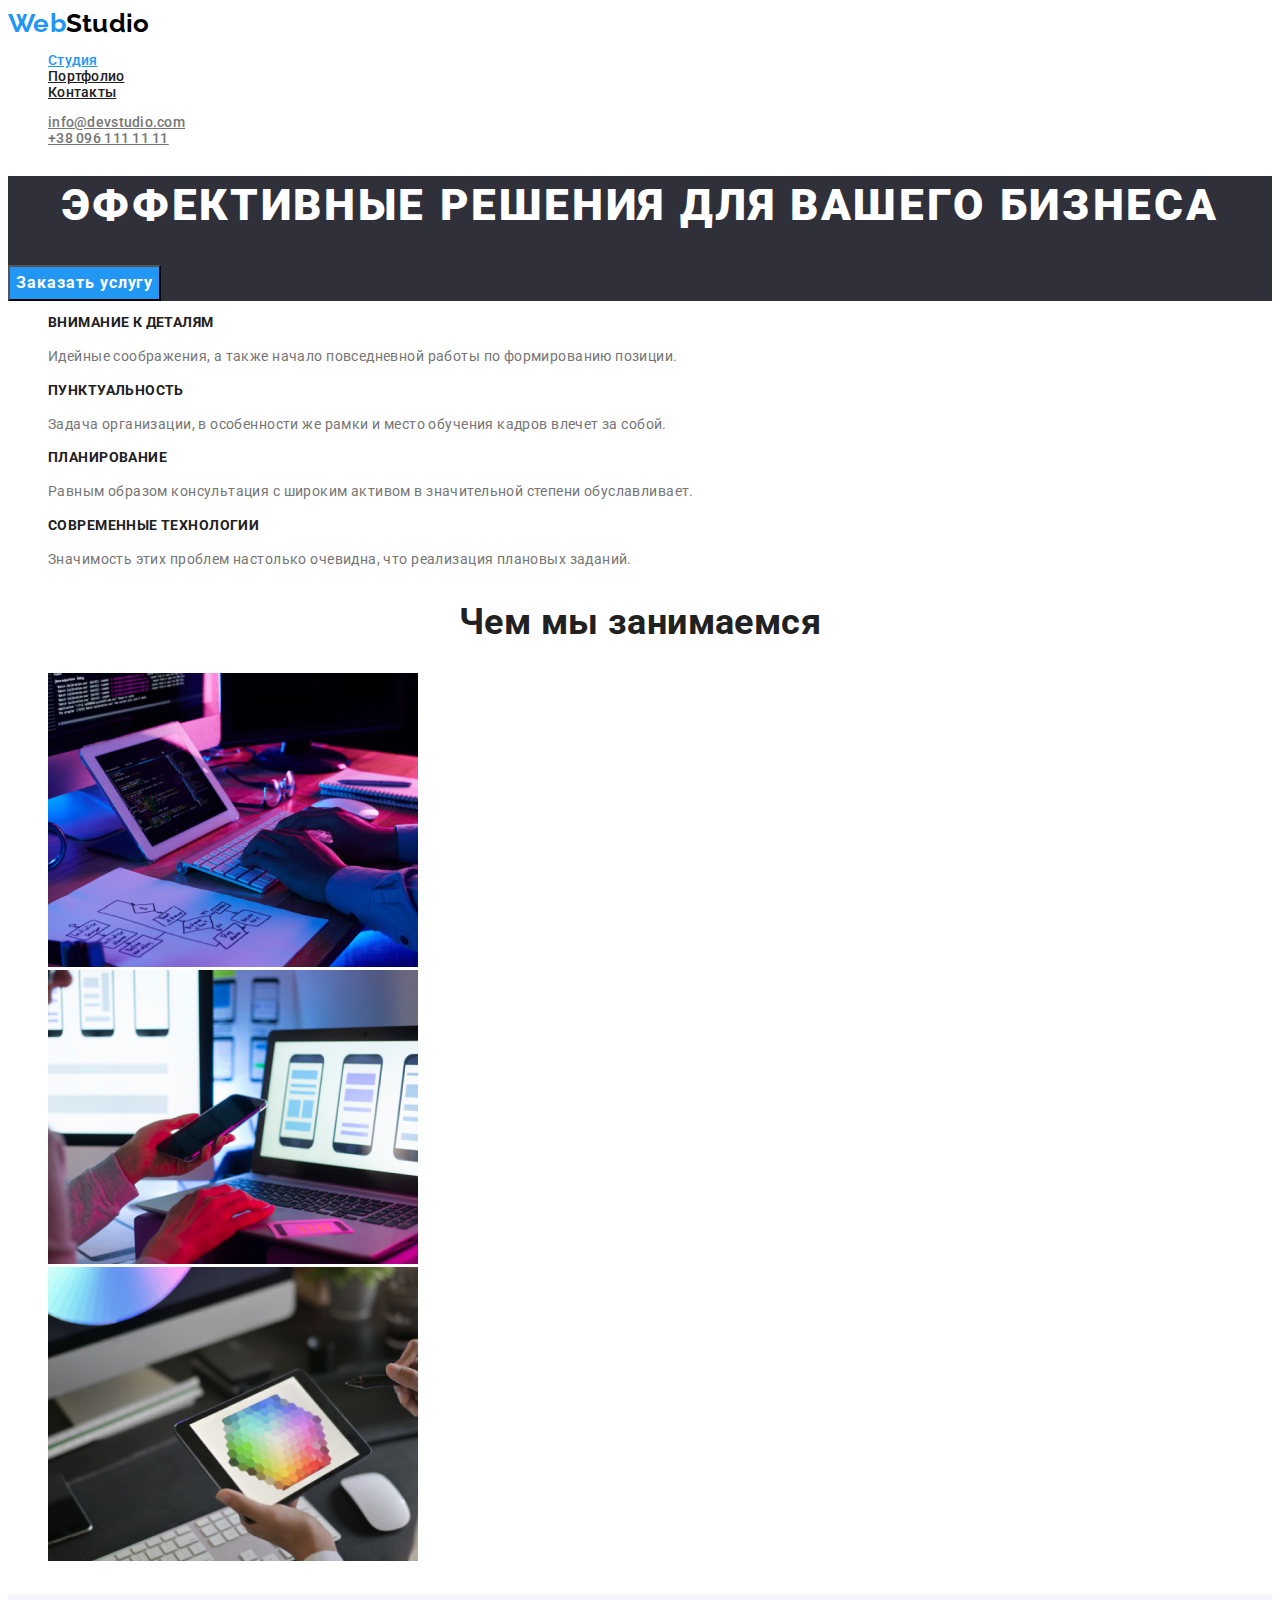
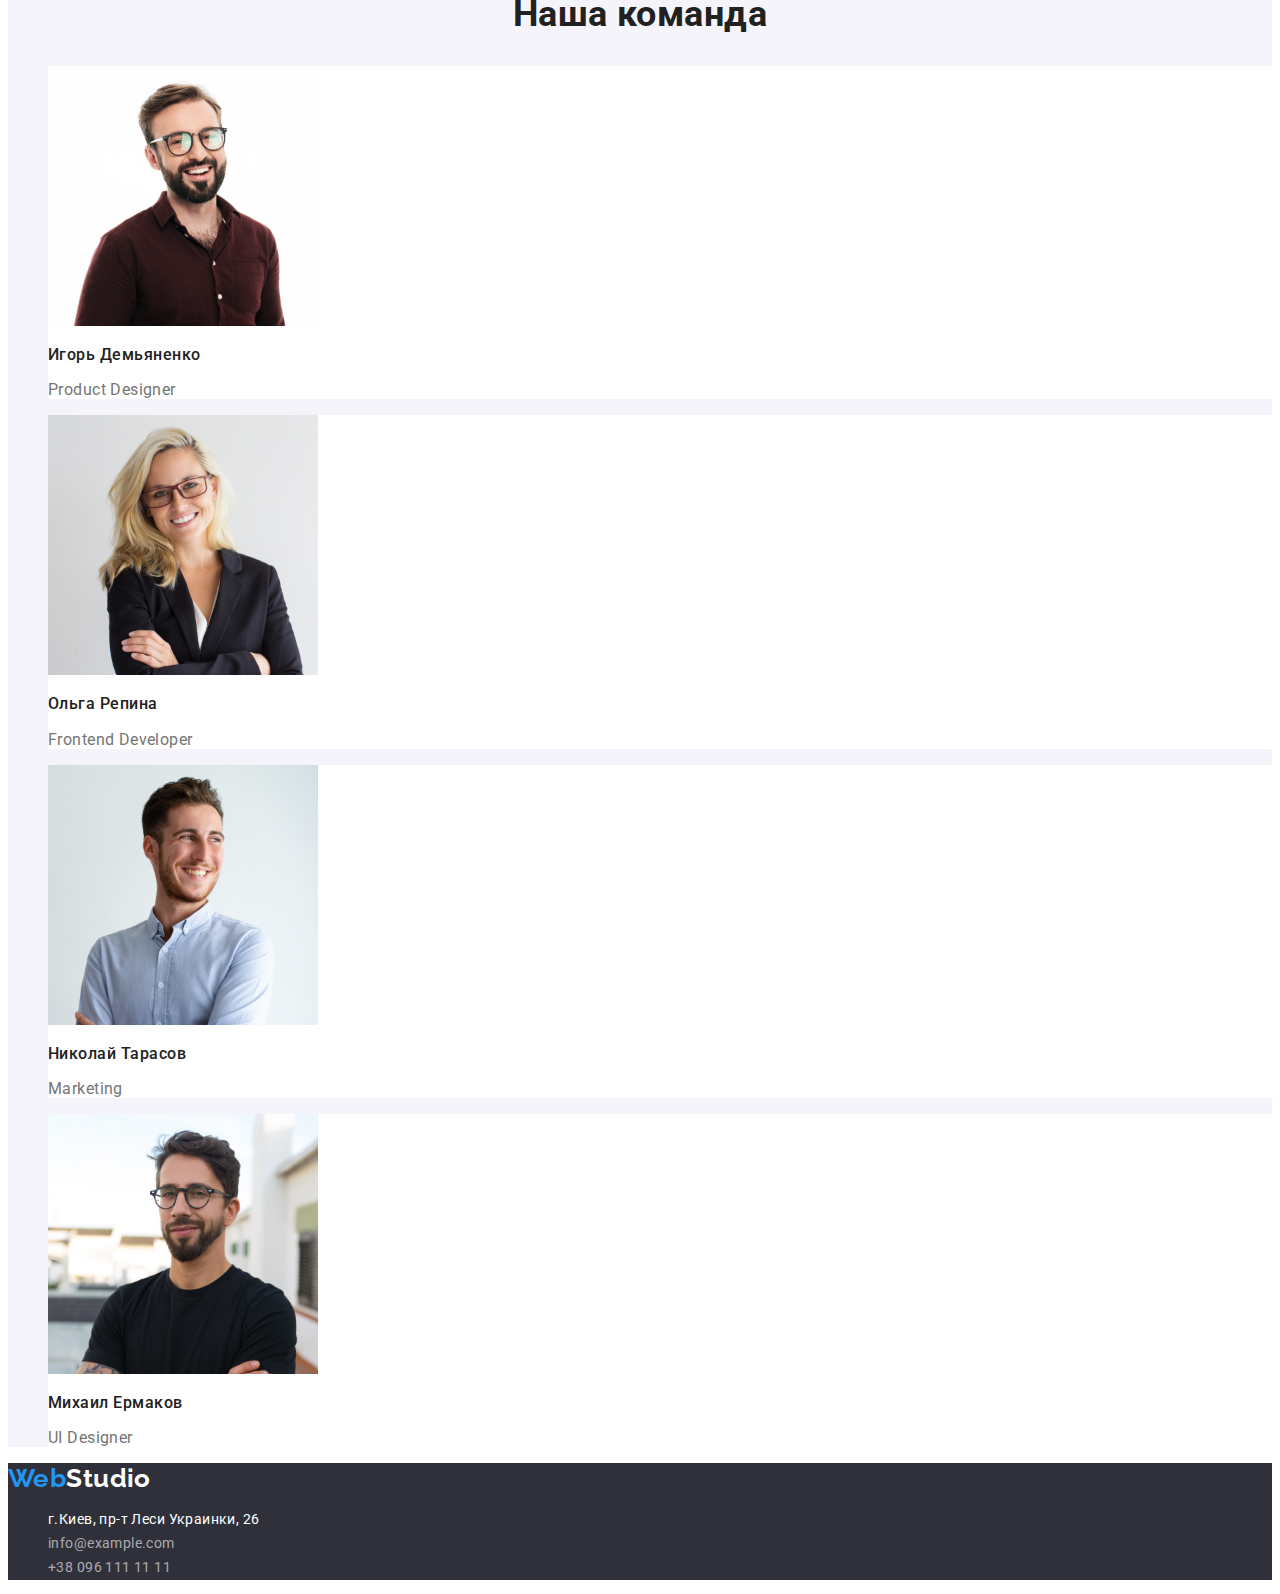
==== index.html @ 9d2d910e "Initial commit" ====
<!DOCTYPE html>
<html lang="ru">
  <head>
    <meta charset="UTF-8" />
    <meta http-equiv="X-UA-Compatible" content="IE=edge" />
    <meta name="viewport" content="width=device-width, initial-scale=1.0" />
    <title>Document</title>
    <link rel="preconnect" href="https://fonts.googleapis.com">
<link rel="preconnect" href="https://fonts.gstatic.com" crossorigin>
<link href="https://fonts.googleapis.com/css2?family=Montserrat:ital,wght@0,400;1,700&family=Raleway:wght@700&family=Roboto:wght@400;500;700;900&display=swap" 
rel="stylesheet"/>
    <link rel="stylesheet" href="./css/styles.css" />
  </head>
  <body>
    <!--Секція хедер-->
    <header class="header">
      <nav>
        <a class="header-logo link" href="index.html"
        lang="ru">Web<span class="header-accent link">Studio</span></a
        >
        <ul class="link">
          <li class="list">
            <a class="header-link current" href="index.html"
              >Студия</a
            >
          </li>
          <li class="list">
            <a class="header-link" href="portfolio.html"
              >Портфолио</a
            >
          </li>
          <li  class="list">
            <a  class="header-link" href="https://github.com/NataliBohat/goit-markup-hw-01."
              >Контакты</a
            >
          </li>
        </ul>
      </nav>
      <ul class="link">
        <li class="list" >
          <a class="header-contact" href="info@devstudio.com" lang="en">info@devstudio.com</a></li>
        <li class="list">
          <a class="header-contact" href="tel:+38 096 111 11 11"
            >+38 096 111 11 11</a
          >
        </li>
      </ul>
    </header>
     <!--Герой-->
    <main>
        <!--Эффективные решения для вашего бизнеса-->
      <section class="hero">
        <h1 class="hero-title">Эффективные решения для вашего бизнеса</h1>
        <button class="hero-button current" type="button">Заказать услугу</button>
      </section>
      <!--Про нас-->
      <section class="content">
        <h2 hidden>Про нас</h2>
        <ul class="list">
          <li>
            <h3 class="content-heading">Внимание к деталям</h3>
            <p class="content-title">
              Идейные соображения, а также начало повседневной работы по
              формированию позиции.
            </p>
          </li>
          <li>
            <h3 class="content-heading">Пунктуальность</h3>
            <p class="content-title">
              Задача организации, в особенности же рамки и место обучения кадров
              влечет за собой.
            </p>
          </li>
          <li>
            <h3 class="content-heading">Планирование</h3>
            <p class="content-title">
              Равным образом консультация с широким активом в значительной
              степени обуславливает.
            </p>
          </li>
          <li>
            <h3 class="content-heading">Современные технологии</h3>
            <p class="content-title">
              Значимость этих проблем настолько очевидна, что реализация
              плановых заданий.
            </p>
          </li>
        </ul>
      </section>
    <!--Чем мы занимаемся-->
      <section class="main">
        <h2 class="main-title">Чем мы занимаемся</h2>
        <ul class="list">
          <li>
            <img
              src="./img/img.jpg"
              alt="рабочий стол программиста"
              width="370"
            />
          </li>
          <li>
            <img src="./img/img 2.jpg" alt="макет телефона" width="370" />
          </li>
          <li>
            <img src="./img/img 3.jpg" alt="работа программиста" width="370" />
          </li>
        </ul>
      </section>
      <!--Наша команда-->
      <section class="user">
        <h2 class="main-title">Наша команда</h2>
        <ul class="user list">
          <li class="user-list-itm">
            <a href=""
              ><img class="" src="./img/igor.jpg" alt="Игорь Демьяненко" width="270"
            /></a>
            <h3 class="user-title">Игорь Демьяненко</h3>
            <p class="uppertitle">Product Designer</p>
          </li>
          <li class="user-list-itm">
            <a href=""
              ><img src="./img/olga.jpg" alt="Ольга Репина" width="270"
            /></a>
            <h3 class="user-title">Ольга Репина</h3>
            <p class="uppertitle">Frontend Developer</p>
          </li>
          <li class="user-list-itm">
            <a href=""
              ><img src="./img/nicolai.jpg" alt="Николай Тарасов" width="270"
            /></a>
            <h3 class="user-title">Николай Тарасов</h3>
            <p class="uppertitle">Marketing</p>
          </li>
          <li class="user-list-itm">
            <a href=""
              ><img src="./img/mihail.jpg" alt="Михаил Ермаков" width="270"
            /></a>
            <h3 class="user-title">Михаил Ермаков</h3>
            <p class="uppertitle">UI Designer</p>
          </li>
        </ul>
      </section>
    </main>
    <footer class="footer">
      <a class="header-logo link" href="https://github.com/NataliBohat/goit-markup-hw-01."
        lang="ru">Web<span class="footer-accen link">Studio</span></a
        >
      <address>
        <ul>
          <li class="list">
            <a class="footer-nav link"
              href="https://goo.gl/maps/piqngm7oDQpEDh6u6"
              target="_blank"
              rel="noopener noreferrer"
              >г.Киев, пр-т Леси Украинки, 26</a
            >
          </li>
          <li class="list"><a class="footer-contact link" href="mailto:info@devstudio.com">info@example.com</a></li>
          <li class="list"><a class="footer-contact link" href="tel:+38 096 111 11 11">+38 096 111 11 11</a></li>
        </ul>
      </address>
    </footer>
  </body>
</html>
---- css/styles.css ----
:root {
  --primary-text-color: #212121;
  --secondary-text-color: #757575;
  --acsent-text-color: #2196f3;
  --slogan-text-color: #ffffff;
  --page-color: #2f303a;
  --aside-text-color: #e5e5e5;
  --box-color: #f5f4fa;
  --subtitle-text-color: #000000;
  --contact-text-color: rgba(255, 255, 255, 0.6);
}

body {
  font-family: Roboto, sans-serif;
  font-size: 14px;
  background-color: var(--slogan-text-color);
  color: var(--primary-text-color);
  letter-spacing: 0.03em;
}
.link {
  text-decoration: none;
}
.list {
  list-style: none;
}

/*Секція хедер*/
.header {
  font-weight: 500;
  line-height: 1.14;
  letter-spacing: 0.02em;
}
.header-link {
  color: var(--primary-text-color);
}

.current {
  color: var(--acsent-text-color);
}

.header-logo {
  font-family: "Raleway", sans-serif;
  font-weight: 700;
  font-size: 26px;
  line-height: 1.19;
  color: var(--acsent-text-color);
}

.header-link:hover,
.header-link:focus {
  color: var(--acsent-text-color);
}
.header-contact {
  color: var(--secondary-text-color);
}
.header-contact:hover,
.header-contact:focus {
  color: var(--acsent-text-color);
}
.header-accent {
  color: var(--subtitle-text-color);
}
/* герой*/
.hero {
  background-color: var(--page-color);
}
.hero-title {
  font-weight: 900;
  font-size: 44px;
  line-height: 1.34;
  text-align: center;
  letter-spacing: 0.06em;
  text-transform: uppercase;
  color: var(--slogan-text-color);
}
.hero-button {
  font-family: "Roboto";
  font-weight: 700;
  font-size: 16px;
  line-height: 1.9;
  letter-spacing: 0.06em;
  cursor: pointer;
  color: var(--slogan-text-color);
  background: var(--acsent-text-color);
}
.hero-button:hover,
.hero-button:focus {
  background: var(--acsent-text-color);
}
/*Секція про нас*/
.content,
.main {
  background-color: var(--slogan-text-color);
}
.content-title {
  line-height: 1.7;
  color: var(--secondary-text-color);
}
.content-heading {
  font-weight: 700;
  font-size: 14px;
  line-height: 1.14;
  letter-spacing: 0.03em;
  text-transform: uppercase;
  color: var(--primary-text-color);
}
/*Чем мы занимаемся*/
.main-title {
  font-weight: 700;
  font-size: 36px;
  line-height: 1.16;
  text-align: center;
  color: var(--primary-text-color);
}

/*Наша команда*/
.user {
  background: var(--box-color);
}
.user-list-itm {
  background: var(--slogan-text-color);
}
.user-title {
  font-style: normal;
  font-weight: 500;
  font-size: 16px;
  line-height: 1.2;
  letter-spacing: 0.03em;
  color: var(--primary-text-color);
}
.uppertitle {
  font-size: 16px;
  line-height: 1.2;
  color: var(--secondary-text-color);
}

/*Footer*/
.footer {
  background: var(--page-color);
}
.footer-nav {
  font-style: normal;
  line-height: 1.7;
  color: var(--slogan-text-color);
}
.footer-contact {
  font-style: normal;
  font-size: 14px;
  line-height: 1.7;
  color: var(--contact-text-color);
}
.footer-accen {
  color: var(--slogan-text-color);
}

/* Rectangle*/
.button {
  font-weight: 500;
  font-size: 16px;
  line-height: 1.6;
  color: var(--primary-text-color);
  cursor: pointer;
}
.button:hover,
.button:focus {
  background-color: var(--acsent-text-color);
  color: var(--slogan-text-color);
}
/* img */
.title {
  font-family: "Roboto";
  font-style: normal;
  font-weight: 700;
  font-size: 18px;
  line-height: 2;
  letter-spacing: 0.06em;
  color: var(--primary-text-color);
}
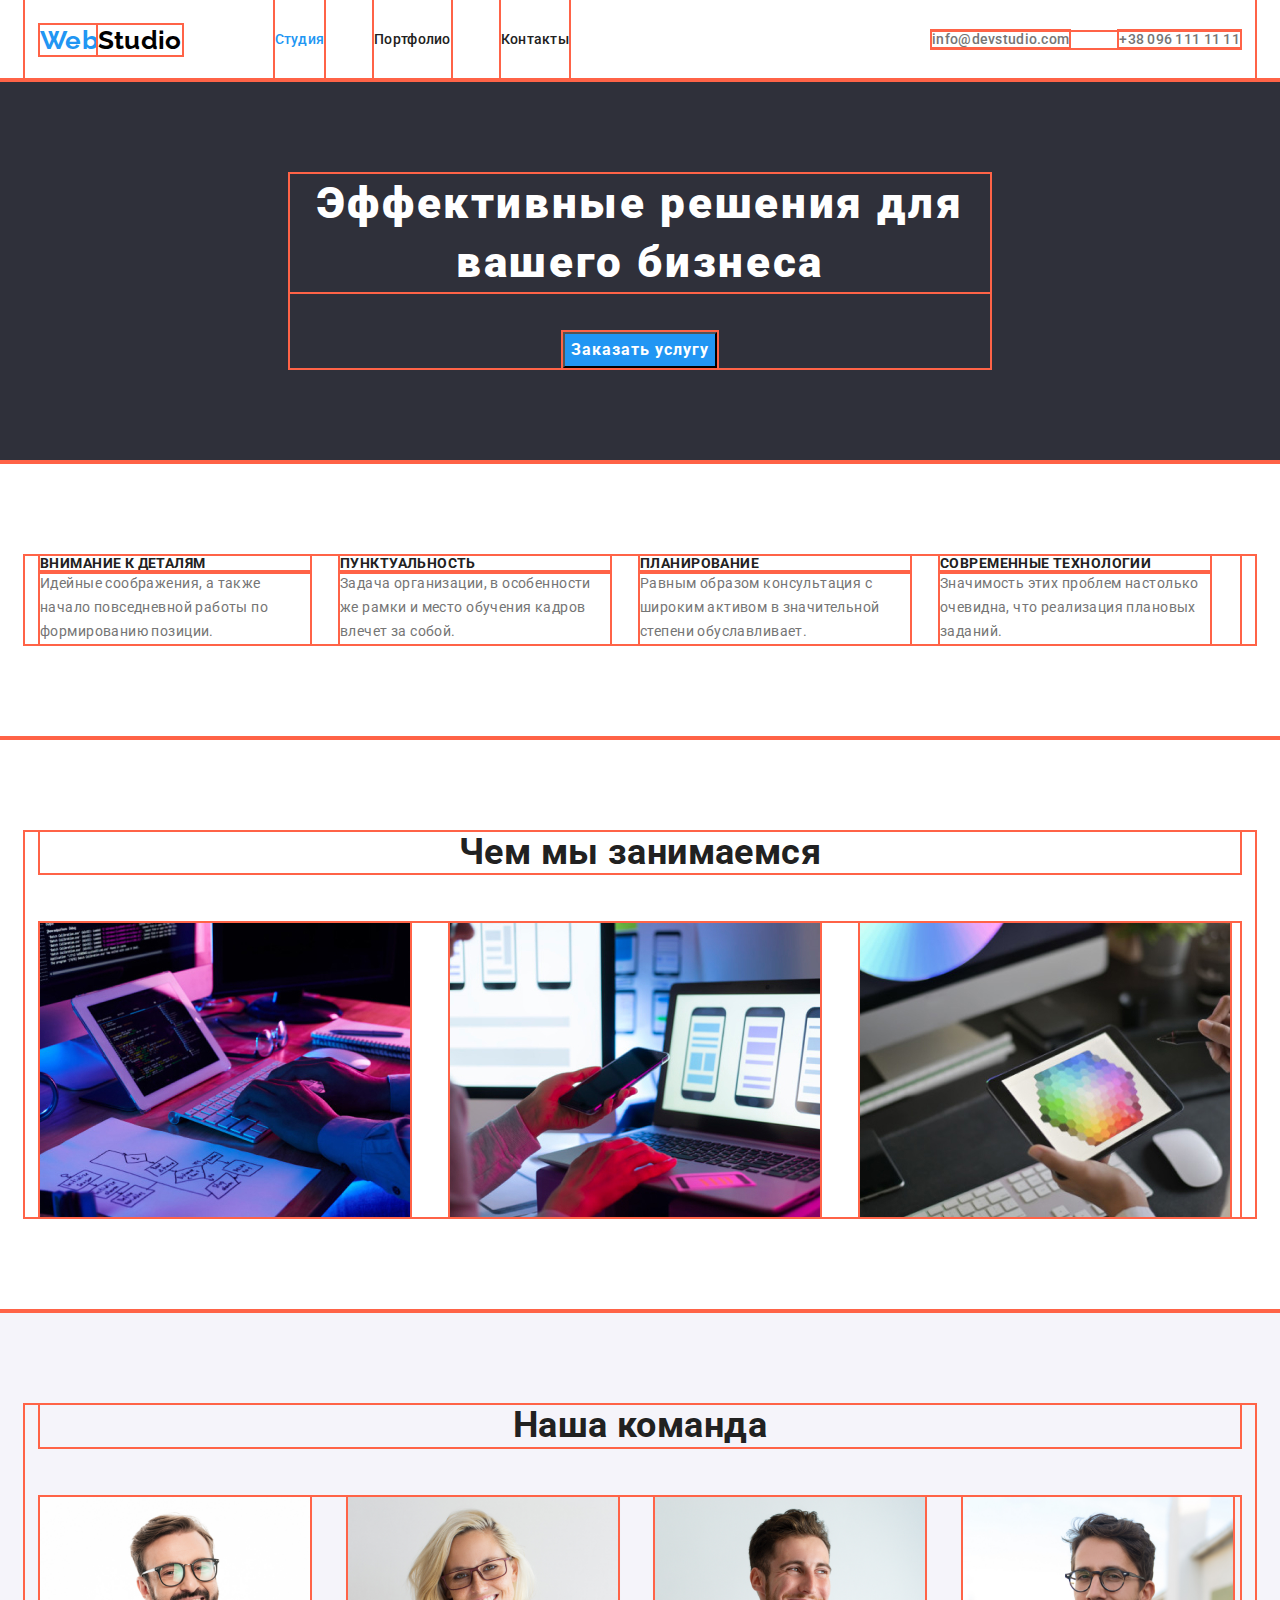
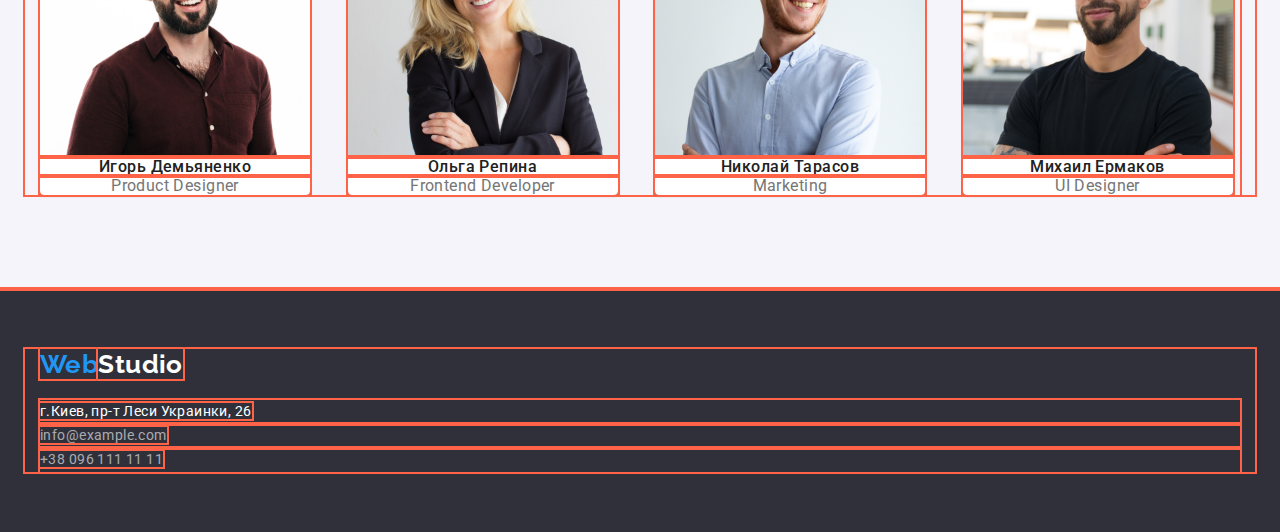
==== commit c32e1904: "Исправила флексы" ====
--- a/index.html
+++ b/index.html
@@ -9,156 +9,141 @@
 <link rel="preconnect" href="https://fonts.gstatic.com" crossorigin>
 <link href="https://fonts.googleapis.com/css2?family=Montserrat:ital,wght@0,400;1,700&family=Raleway:wght@700&family=Roboto:wght@400;500;700;900&display=swap" 
 rel="stylesheet"/>
+<link rel="stylesheet" href="https://cdnjs.cloudflare.com/ajax/libs/modern-normalize/1.1.0/modern-normalize.min.css" integrity="sha512-wpPYUAdjBVSE4KJnH1VR1HeZfpl1ub8YT/NKx4PuQ5NmX2tKuGu6U/JRp5y+Y8XG2tV+wKQpNHVUX03MfMFn9Q==" crossorigin="anonymous" referrerpolicy="no-referrer" />
     <link rel="stylesheet" href="./css/styles.css" />
   </head>
   <body>
     <!--Секція хедер-->
     <header class="header">
-      <nav>
-        <a class="header-logo link" href="index.html"
-        lang="ru">Web<span class="header-accent link">Studio</span></a
-        >
-        <ul class="link">
-          <li class="list">
-            <a class="header-link current" href="index.html"
-              >Студия</a
-            >
-          </li>
-          <li class="list">
-            <a class="header-link" href="portfolio.html"
-              >Портфолио</a
-            >
-          </li>
-          <li  class="list">
-            <a  class="header-link" href="https://github.com/NataliBohat/goit-markup-hw-01."
-              >Контакты</a
-            >
-          </li>
+      <nav class="container main-nav">
+        <a class="header-logo link" href="index.html" lang="ru">
+          Web<span class="header-accent link">Studio</span></a>
+          <ul class="site-nav list">
+            <li class="item">
+            <a class="header-link link current" href="index.html">Студия</a>
+            </li>
+            <li class="item"><a  class="header-link link" href="portfolio.html">Портфолио</a>
+            </li>
+            <li class="item">
+              <a class="header-link link" href="https://github.com/NataliBohat/goit-markup-hw-01.">Контакты</a>
+            </li>
         </ul>
-      </nav>
-      <ul class="link">
-        <li class="list" >
-          <a class="header-contact" href="info@devstudio.com" lang="en">info@devstudio.com</a></li>
-        <li class="list">
-          <a class="header-contact" href="tel:+38 096 111 11 11"
-            >+38 096 111 11 11</a
-          >
-        </li>
+      <ul class="auth-nav list" >
+        <li class="item"><a class="header-contact link" href="info@devstudio.com" lang="en">info@devstudio.com</a></li>
+        <li class="item"><a class="header-contact link" href="tel:+38 096 111 11 11">+38 096 111 11 11</a></li>
       </ul>
+    </nav>
     </header>
      <!--Герой-->
     <main>
         <!--Эффективные решения для вашего бизнеса-->
-      <section class="hero">
+      <section class="hero section">
+       <div class="container-hero"> 
         <h1 class="hero-title">Эффективные решения для вашего бизнеса</h1>
         <button class="hero-button current" type="button">Заказать услугу</button>
+      </div>
       </section>
       <!--Про нас-->
-      <section class="content">
-        <h2 hidden>Про нас</h2>
-        <ul class="list">
-          <li>
-            <h3 class="content-heading">Внимание к деталям</h3>
-            <p class="content-title">
-              Идейные соображения, а также начало повседневной работы по
-              формированию позиции.
-            </p>
-          </li>
-          <li>
-            <h3 class="content-heading">Пунктуальность</h3>
-            <p class="content-title">
-              Задача организации, в особенности же рамки и место обучения кадров
-              влечет за собой.
-            </p>
-          </li>
-          <li>
-            <h3 class="content-heading">Планирование</h3>
-            <p class="content-title">
-              Равным образом консультация с широким активом в значительной
-              степени обуславливает.
-            </p>
-          </li>
-          <li>
-            <h3 class="content-heading">Современные технологии</h3>
-            <p class="content-title">
-              Значимость этих проблем настолько очевидна, что реализация
-              плановых заданий.
-            </p>
-          </li>
-        </ul>
+      <section class="content section">
+        <div class="container">
+          <h2 hidden>Про нас</h2>
+          <ul class="content-main list">
+            <li class="content-item">
+              <h3 class="content-heading">Внимание к деталям</h3>
+              <p class="content-title">
+                Идейные соображения, а также начало повседневной работы по
+                формированию позиции.
+              </p>
+            </li>
+            <li class="content-item">
+              <h3 class="content-heading">Пунктуальность</h3>
+              <p class="content-title">
+                Задача организации, в особенности же рамки и место обучения кадров
+                влечет за собой.
+              </p>
+            </li>
+            <li class="content-item">
+              <h3 class="content-heading">Планирование</h3>
+              <p class="content-title">
+                Равным образом консультация с широким активом в значительной
+                степени обуславливает.
+              </p>
+            </li>
+            <li class="content-item">
+              <h3 class="content-heading">Современные технологии</h3>
+              <p class="content-title">
+                Значимость этих проблем настолько очевидна, что реализация
+                плановых заданий.
+              </p>
+            </li>
+          </ul>
+        </div>    
       </section>
     <!--Чем мы занимаемся-->
-      <section class="main">
-        <h2 class="main-title">Чем мы занимаемся</h2>
-        <ul class="list">
-          <li>
-            <img
-              src="./img/img.jpg"
-              alt="рабочий стол программиста"
-              width="370"
-            />
-          </li>
-          <li>
-            <img src="./img/img 2.jpg" alt="макет телефона" width="370" />
-          </li>
-          <li>
-            <img src="./img/img 3.jpg" alt="работа программиста" width="370" />
-          </li>
-        </ul>
-      </section>
+      <section class="main section">
+        <div class="container">
+          <h2 class="main-title">Чем мы занимаемся</h2>
+          <ul class="title-item list">
+            <li class="title-img">
+              <img src="./img/img.jpg" alt="рабочий стол программиста" width="370"/>
+            </li>
+            <li class="title-img">
+              <img src="./img/img 2.jpg" alt="макет телефона" width="370" />
+            </li>
+            <li class="title-img">
+              <img src="./img/img 3.jpg" alt="работа программиста" width="370" />
+            </li>
+          </ul>
+        </div>
+       </section>
       <!--Наша команда-->
-      <section class="user">
-        <h2 class="main-title">Наша команда</h2>
-        <ul class="user list">
-          <li class="user-list-itm">
-            <a href=""
-              ><img class="" src="./img/igor.jpg" alt="Игорь Демьяненко" width="270"
-            /></a>
-            <h3 class="user-title">Игорь Демьяненко</h3>
-            <p class="uppertitle">Product Designer</p>
-          </li>
-          <li class="user-list-itm">
-            <a href=""
-              ><img src="./img/olga.jpg" alt="Ольга Репина" width="270"
-            /></a>
-            <h3 class="user-title">Ольга Репина</h3>
-            <p class="uppertitle">Frontend Developer</p>
-          </li>
-          <li class="user-list-itm">
-            <a href=""
-              ><img src="./img/nicolai.jpg" alt="Николай Тарасов" width="270"
-            /></a>
-            <h3 class="user-title">Николай Тарасов</h3>
-            <p class="uppertitle">Marketing</p>
-          </li>
-          <li class="user-list-itm">
-            <a href=""
-              ><img src="./img/mihail.jpg" alt="Михаил Ермаков" width="270"
-            /></a>
-            <h3 class="user-title">Михаил Ермаков</h3>
-            <p class="uppertitle">UI Designer</p>
-          </li>
-        </ul>
-      </section>
+      <section class="user section  ">
+        <div class="container"> 
+          <h2 class="main-title">Наша команда</h2>
+          <ul class="user-item list">
+            <li class="user-list-itm">
+              <img src="./img/igor.jpg" alt="Игорь Демьяненко" width="270"/>
+              <h3 class="user-title">Игорь Демьяненко</h3>
+              <p class="uppertitle">Product Designer</p>
+            </li>
+            <li class="user-list-itm">
+             <img src="./img/olga.jpg" alt="Ольга Репина" width="270"/>
+              <h3 class="user-title">Ольга Репина</h3>
+              <p class="uppertitle">Frontend Developer</p>
+            </li>
+            <li class="user-list-itm">
+              <img src="./img/nicolai.jpg" alt="Николай Тарасов" width="270"/>
+              <h3 class="user-title">Николай Тарасов</h3>
+              <p class="uppertitle">Marketing</p>
+            </li>
+            <li class="user-list-itm">
+              <img src="./img/mihail.jpg" alt="Михаил Ермаков" width="270"/>
+              <h3 class="user-title">Михаил Ермаков</h3>
+              <p class="uppertitle">UI Designer</p>
+            </li>
+          </ul>
+        </div>
+       </section>
     </main>
     <footer class="footer">
-      <a class="header-logo link" href="https://github.com/NataliBohat/goit-markup-hw-01."
+      <div class="container"> 
+        <a class="header-logo link" href="https://github.com/NataliBohat/goit-markup-hw-01."
         lang="ru">Web<span class="footer-accen link">Studio</span></a
         >
       <address>
-        <ul>
-          <li class="list">
+        <ul class="footer-item">
+          <li class="footer-list list">
             <a class="footer-nav link"
               href="https://goo.gl/maps/piqngm7oDQpEDh6u6"
               target="_blank"
               rel="noopener noreferrer"
-              >г.Киев, пр-т Леси Украинки, 26</a
-            >
+              >г.Киев, пр-т Леси Украинки, 26</a>
           </li>
-          <li class="list"><a class="footer-contact link" href="mailto:info@devstudio.com">info@example.com</a></li>
-          <li class="list"><a class="footer-contact link" href="tel:+38 096 111 11 11">+38 096 111 11 11</a></li>
+          <li class="footer-list list"><a class="footer-contact link" href="mailto:info@devstudio.com">info@example.com</a></li>
+          <li class="footer-list list"><a class="footer-contact link" href="tel:+38 096 111 11 11">+38 096 111 11 11</a></li>
         </ul>
       </address>
+    </div>
     </footer>
   </body>
 </html>
--- a/css/styles.css
+++ b/css/styles.css
@@ -11,17 +11,48 @@
 }
 
 body {
+  margin: 0;
   font-family: Roboto, sans-serif;
   font-size: 14px;
   background-color: var(--slogan-text-color);
   color: var(--primary-text-color);
   letter-spacing: 0.03em;
 }
+h1,
+h2,
+h3,
+p,
+ul{
+  margin: 0;
+  padding: 0;
+}
+img {
+  display: block;
+  width: 100%;
+  height: auto;
+}
+.list {
+  padding: 0;
+  margin: 0;
+  list-style: none;
+}
+.container{
+  width: 1200px;
+  padding-left: 15px;
+  padding-right:  15px;
+  margin-left: auto;
+  margin-right: auto;
+}
+.section{
+  padding-top: 94px;
+  padding-bottom: 94px;
+}
+.main-nav{
+  display: flex;
+  align-items: center;
+}
 .link {
   text-decoration: none;
-}
-.list {
-  list-style: none;
 }
 
 /*Секція хедер*/
@@ -30,14 +61,26 @@
   line-height: 1.14;
   letter-spacing: 0.02em;
 }
+.site-nav{
+display: flex;
+margin-left: 93px;
+}
+.site-nav .item + .item{
+  margin-left: 50px;
+}
 .header-link {
-  color: var(--primary-text-color);
-}
-
+  display: block;
+  padding-top: 32px;
+  padding-bottom: 32px;
+  font-weight: 500;
+  font-size: 14px;
+  line-height: 1.14;
+  letter-spacing: 0.02em;
+  color: var(--primary-text-color);
+}
 .current {
   color: var(--acsent-text-color);
 }
-
 .header-logo {
   font-family: "Raleway", sans-serif;
   font-weight: 700;
@@ -45,11 +88,17 @@
   line-height: 1.19;
   color: var(--acsent-text-color);
 }
-
 .header-link:hover,
 .header-link:focus {
   color: var(--acsent-text-color);
 }
+.auth-nav{
+  display: flex;
+  margin-left: auto;
+}
+.auth-nav .item + .item{
+  margin-left: 50px;
+}
 .header-contact {
   color: var(--secondary-text-color);
 }
@@ -62,41 +111,60 @@
 }
 /* герой*/
 .hero {
-  background-color: var(--page-color);
+background-color: var(--page-color);
+}
+.container-hero{
+  margin-left: auto;
+  margin-right: auto;
+  width: 700px;
+  text-align: center;
 }
 .hero-title {
-  font-weight: 900;
-  font-size: 44px;
-  line-height: 1.34;
-  text-align: center;
-  letter-spacing: 0.06em;
-  text-transform: uppercase;
-  color: var(--slogan-text-color);
+margin-top: 0;
+margin-bottom: 40px;
+
+font-weight: 900;
+font-size: 44px;
+line-height: 1.34;
+letter-spacing: 0.06em;
+color: var(--slogan-text-color);
 }
 .hero-button {
-  font-family: "Roboto";
-  font-weight: 700;
-  font-size: 16px;
-  line-height: 1.9;
-  letter-spacing: 0.06em;
-  cursor: pointer;
-  color: var(--slogan-text-color);
-  background: var(--acsent-text-color);
+font-family: "Roboto";
+font-weight: 700;
+font-size: 16px;
+line-height: 1.9;
+letter-spacing: 0.06em;
+cursor: pointer;
+color: var(--slogan-text-color);
+background: var(--acsent-text-color);
 }
 .hero-button:hover,
 .hero-button:focus {
-  background: var(--acsent-text-color);
+background: var(--acsent-text-color);
 }
 /*Секція про нас*/
 .content,
 .main {
   background-color: var(--slogan-text-color);
 }
+.content-main{
+  display: flex;
+  align-items: center;
+}
+.content-main .content-item{
+   width: 270px;
+}
+.content-main .content-item + .content-item{
+  margin-left: 30px;
+}
 .content-title {
   line-height: 1.7;
   color: var(--secondary-text-color);
 }
 .content-heading {
+  margin-top: 0;
+  margin-bottom: 0;
   font-weight: 700;
   font-size: 14px;
   line-height: 1.14;
@@ -104,21 +172,44 @@
   text-transform: uppercase;
   color: var(--primary-text-color);
 }
-/*Чем мы занимаемся*/
+ /*Чем мы занимаемся*/
 .main-title {
+  margin-bottom: 50px;
   font-weight: 700;
   font-size: 36px;
   line-height: 1.16;
   text-align: center;
   color: var(--primary-text-color);
 }
-
+.title-item{
+  display: flex;
+  align-items: center;
+}
+.title-img{
+  width: 370px;
+  margin-right:auto;
+}
+.title-item .title-img + .title-img{
+  margin-left: 30px
+}
 /*Наша команда*/
 .user {
   background: var(--box-color);
 }
+.user-item{
+  display: flex;
+  align-items: center;
+}
+.user-item .user-list-itm + .user-list-itm{
+  margin-left: 30px;
+}
 .user-list-itm {
+  text-align: center;
+  width: 270px;
+  margin-right: auto;
   background: var(--slogan-text-color);
+  box-shadow: 0px 1px 3px rgba(0, 0, 0, 0.12), 0px 1px 1px rgba(0, 0, 0, 0.14), 0px 2px 1px rgba(0, 0, 0, 0.2);
+  border-radius: 0px 0px 4px 4px;
 }
 .user-title {
   font-style: normal;
@@ -133,20 +224,49 @@
   line-height: 1.2;
   color: var(--secondary-text-color);
 }
-
+.feature-list{
+  display: flex;
+  flex-wrap: wrap;
+}
+.feature-list > .flex-element {
+  margin-right: 30px;
+  flex-basis: calc((100% - 60px) /3);
+  
+  margin-bottom: 30px;
+}
+.flex-element:nth-child(3n + 3){
+  margin-right: 0;
+}
+.flex-element:nth-last-child(-n + 3){
+  margin-bottom: 0;
+} 
 /*Footer*/
 .footer {
+  padding-top: 60px;
+  padding-bottom: 60px;
   background: var(--page-color);
+}
+.footer .container{
+  width: 1200px;
+  padding-left: 15px;
+  padding-right: 15px;
+  margin-left: auto;
+  margin-right: auto;
 }
 .footer-nav {
   font-style: normal;
   line-height: 1.7;
   color: var(--slogan-text-color);
 }
+.footer-item{
+  margin-top: 20px;
+}
 .footer-contact {
   font-style: normal;
   font-size: 14px;
   line-height: 1.7;
+  margin-top: 9px;
+  margin-bottom: 9px;
   color: var(--contact-text-color);
 }
 .footer-accen {
@@ -155,17 +275,35 @@
 
 /* Rectangle*/
 .button {
+  border-radius: 6px;
+  padding: 6px 22px;
+  min-width: 145px;
+
   font-weight: 500;
   font-size: 16px;
   line-height: 1.6;
   color: var(--primary-text-color);
+  text-decoration: none;
+  text-align: center;
   cursor: pointer;
+}
+.button-item{
+  display: flex;
+  justify-content: center;
+  margin-left: auto;
+}
+.button-hero{
+  text-align: center;
+}
+.button-item .button-hero + .button-hero{
+  margin-left: 30px; 
 }
 .button:hover,
 .button:focus {
   background-color: var(--acsent-text-color);
   color: var(--slogan-text-color);
 }
+
 /* img */
 .title {
   font-family: "Roboto";
@@ -176,3 +314,7 @@
   letter-spacing: 0.06em;
   color: var(--primary-text-color);
 }
+
+* {
+  outline: 2px solid tomato;
+}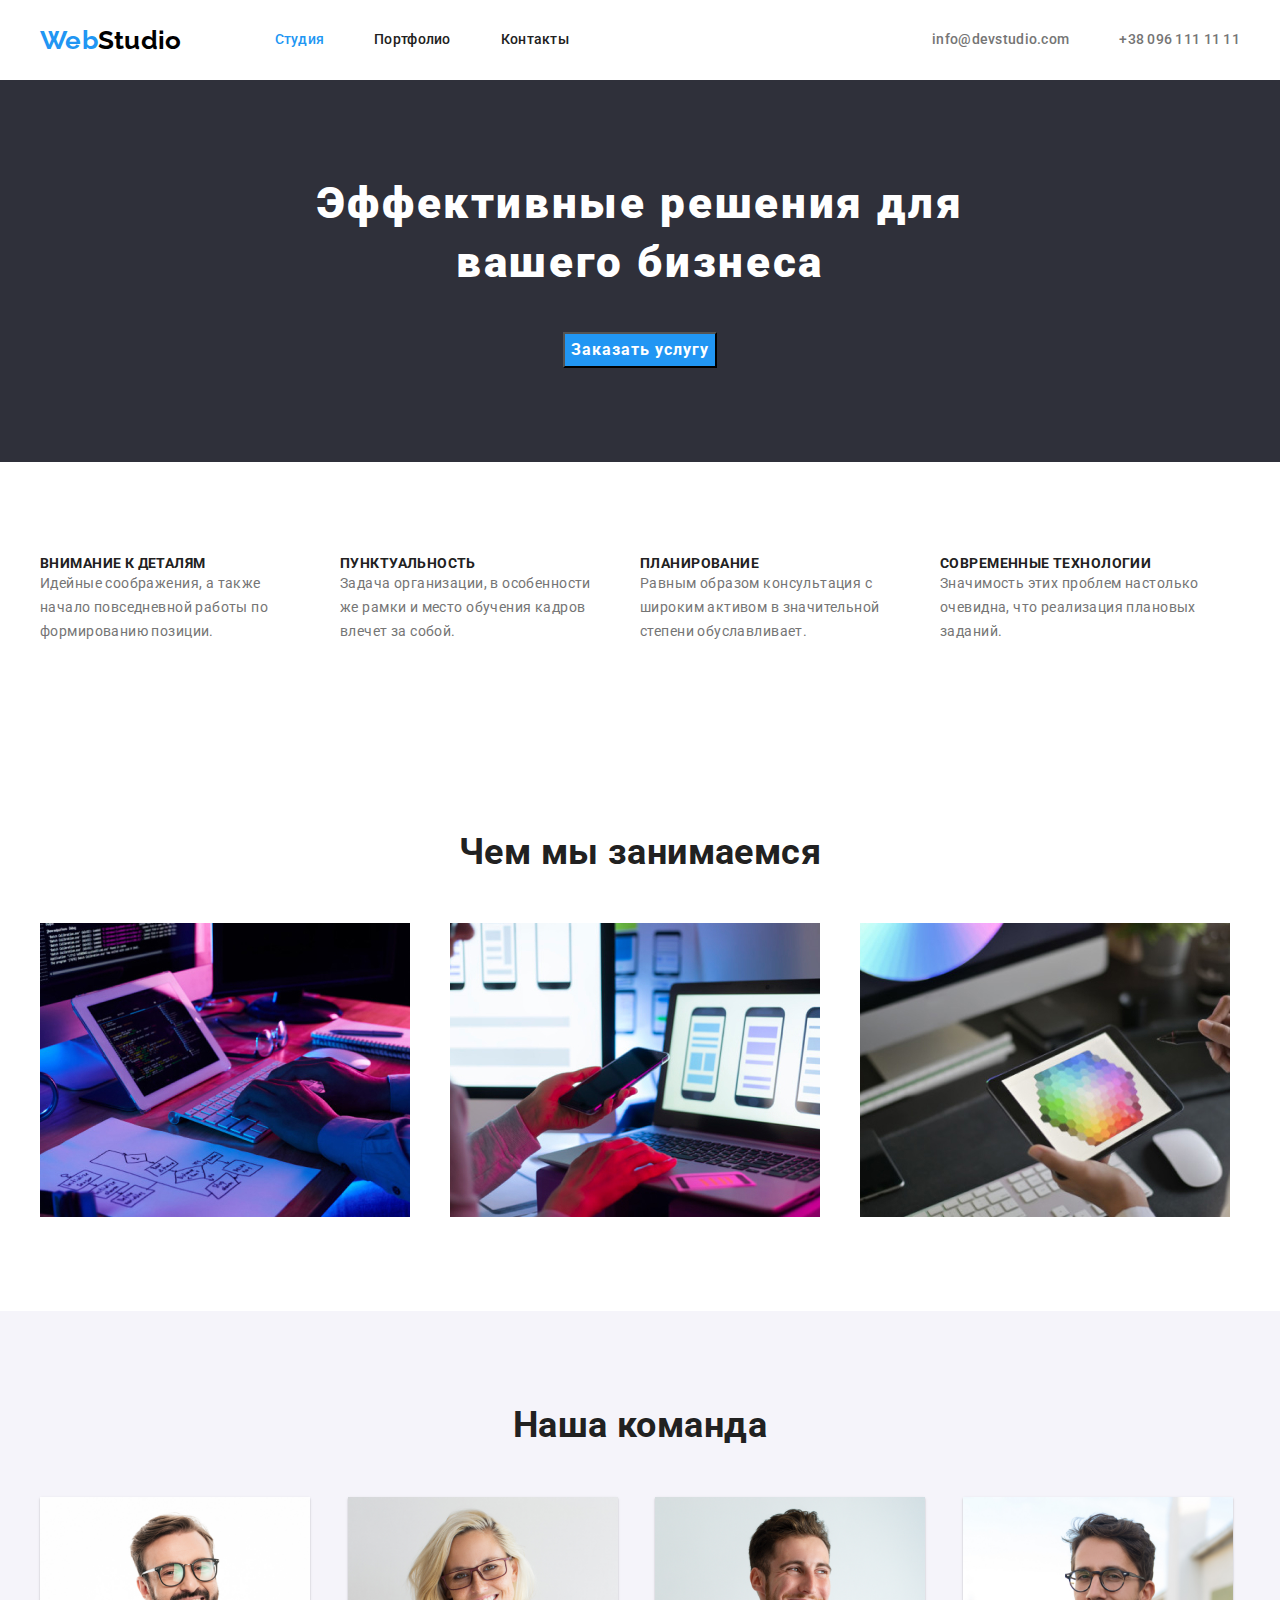
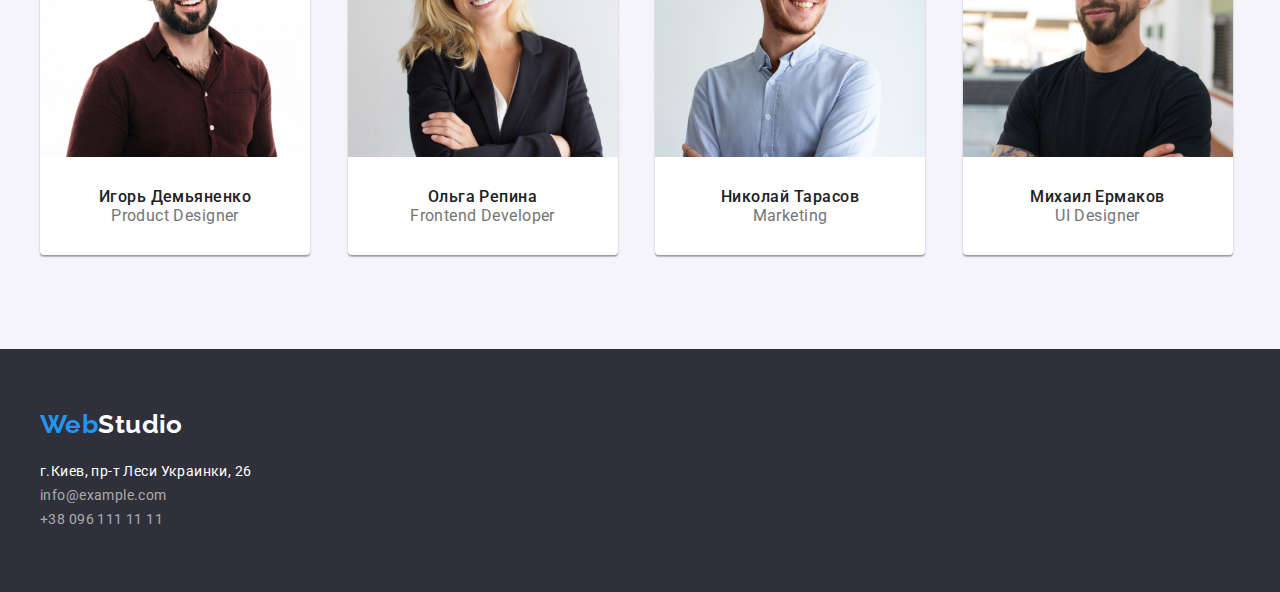
==== commit ec1ad6ce: "виправила отступи" ====
--- a/index.html
+++ b/index.html
@@ -40,7 +40,7 @@
       <section class="hero section">
        <div class="container-hero"> 
         <h1 class="hero-title">Эффективные решения для вашего бизнеса</h1>
-        <button class="hero-button current" type="button">Заказать услугу</button>
+        <button class="hero-button" type="button">Заказать услугу</button>
       </div>
       </section>
       <!--Про нас-->
@@ -103,23 +103,28 @@
           <ul class="user-item list">
             <li class="user-list-itm">
               <img src="./img/igor.jpg" alt="Игорь Демьяненко" width="270"/>
-              <h3 class="user-title">Игорь Демьяненко</h3>
-              <p class="uppertitle">Product Designer</p>
+              <div class="main-user">
+                <h3 class="user-title">Игорь Демьяненко</h3>
+                <p class="uppertitle">Product Designer</p>
+              </div>
             </li>
             <li class="user-list-itm">
              <img src="./img/olga.jpg" alt="Ольга Репина" width="270"/>
+             <div class="main-user">
               <h3 class="user-title">Ольга Репина</h3>
-              <p class="uppertitle">Frontend Developer</p>
+              <p class="uppertitle">Frontend Developer</p></div>
             </li>
             <li class="user-list-itm">
               <img src="./img/nicolai.jpg" alt="Николай Тарасов" width="270"/>
-              <h3 class="user-title">Николай Тарасов</h3>
-              <p class="uppertitle">Marketing</p>
+              <div class="main-user">
+                <h3 class="user-title">Николай Тарасов</h3>
+                <p class="uppertitle">Marketing</p></div>
             </li>
             <li class="user-list-itm">
               <img src="./img/mihail.jpg" alt="Михаил Ермаков" width="270"/>
-              <h3 class="user-title">Михаил Ермаков</h3>
-              <p class="uppertitle">UI Designer</p>
+              <div class="main-user">
+                <h3 class="user-title">Михаил Ермаков</h3>
+                <p class="uppertitle">UI Designer</p></div>
             </li>
           </ul>
         </div>
--- a/css/styles.css
+++ b/css/styles.css
@@ -224,6 +224,11 @@
   line-height: 1.2;
   color: var(--secondary-text-color);
 }
+.main-user{
+  margin-top: 30px;
+  margin-bottom: 30px;
+}
+/*feature*/
 .feature-list{
   display: flex;
   flex-wrap: wrap;
@@ -240,6 +245,10 @@
 .flex-element:nth-last-child(-n + 3){
   margin-bottom: 0;
 } 
+.feature-title{
+  margin-top: 20px;
+  margin-bottom: 20px;
+}
 /*Footer*/
 .footer {
   padding-top: 60px;
@@ -315,6 +324,6 @@
   color: var(--primary-text-color);
 }
 
-* {
+/** {
   outline: 2px solid tomato;
-}+}*/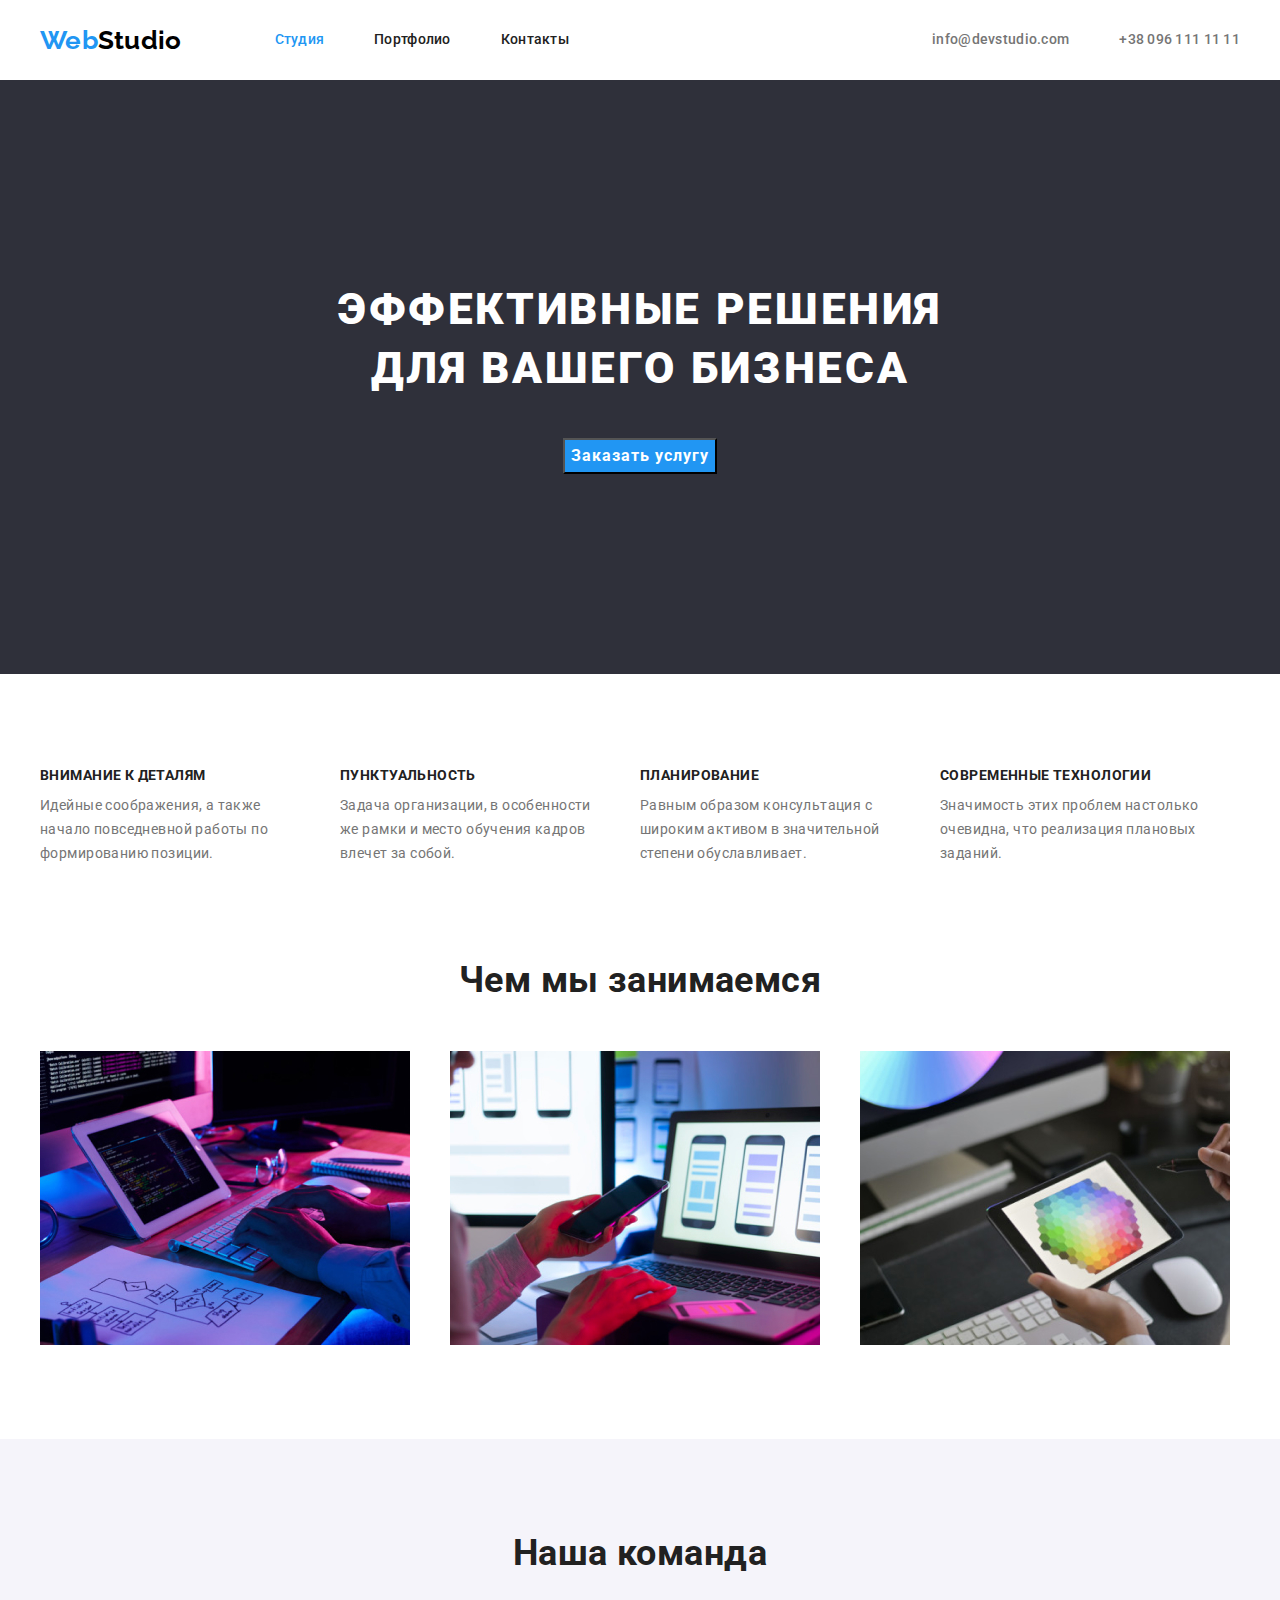
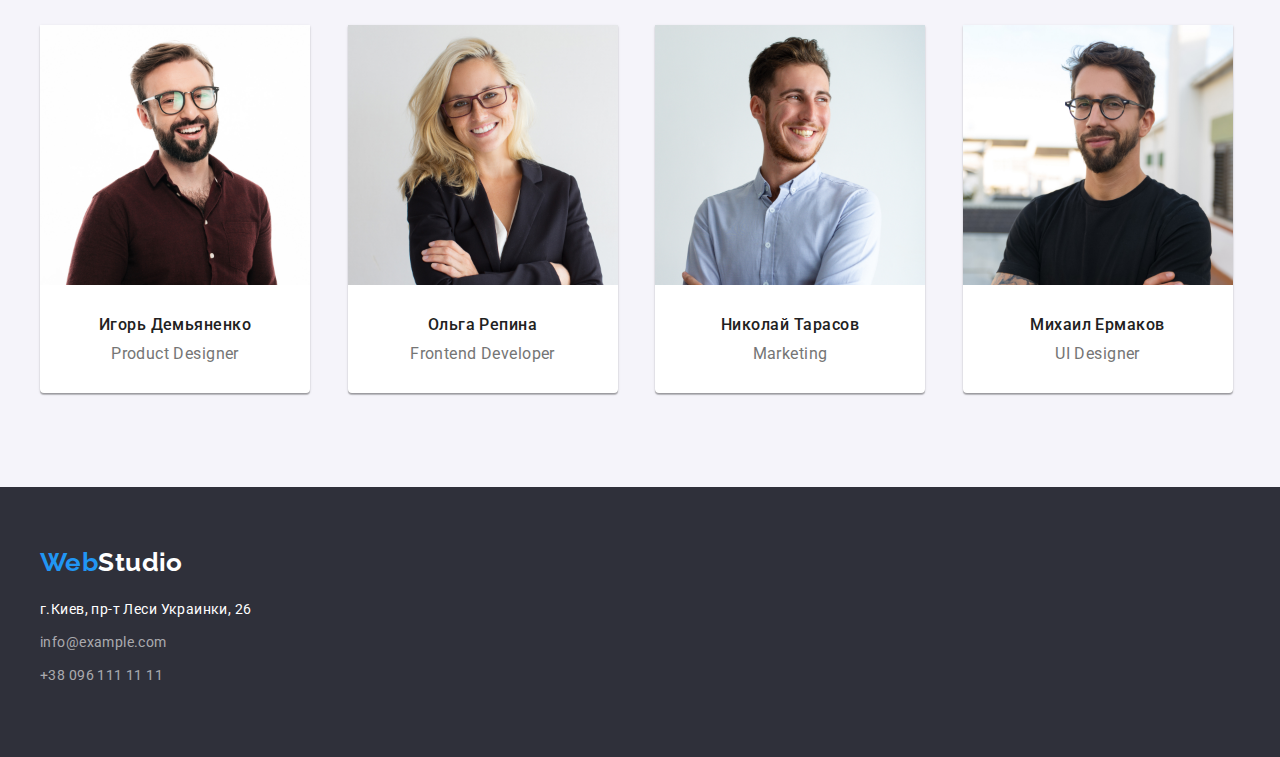
==== commit 97fbd0aa: "виправила помилки в герої і в футері" ====
--- a/index.html
+++ b/index.html
@@ -37,14 +37,14 @@
      <!--Герой-->
     <main>
         <!--Эффективные решения для вашего бизнеса-->
-      <section class="hero section">
-       <div class="container-hero"> 
+      <section class="hero">
+       <div class="container container-hero"> 
         <h1 class="hero-title">Эффективные решения для вашего бизнеса</h1>
         <button class="hero-button" type="button">Заказать услугу</button>
       </div>
       </section>
       <!--Про нас-->
-      <section class="content section">
+      <section class="section">
         <div class="container">
           <h2 hidden>Про нас</h2>
           <ul class="content-main list">
--- a/css/styles.css
+++ b/css/styles.css
@@ -8,6 +8,7 @@
   --box-color: #f5f4fa;
   --subtitle-text-color: #000000;
   --contact-text-color: rgba(255, 255, 255, 0.6);
+  --title-hover-color: #188CE8;
 }
 
 body {
@@ -112,6 +113,7 @@
 /* герой*/
 .hero {
 background-color: var(--page-color);
+padding: 200px 0;
 }
 .container-hero{
   margin-left: auto;
@@ -120,8 +122,8 @@
   text-align: center;
 }
 .hero-title {
-margin-top: 0;
 margin-bottom: 40px;
+text-transform: uppercase;
 
 font-weight: 900;
 font-size: 44px;
@@ -141,12 +143,11 @@
 }
 .hero-button:hover,
 .hero-button:focus {
-background: var(--acsent-text-color);
+background: var(--title-hover-color);
 }
 /*Секція про нас*/
-.content,
 .main {
-  background-color: var(--slogan-text-color);
+padding-top: 0;
 }
 .content-main{
   display: flex;
@@ -159,6 +160,7 @@
   margin-left: 30px;
 }
 .content-title {
+  margin-top: 10px;
   line-height: 1.7;
   color: var(--secondary-text-color);
 }
@@ -220,13 +222,14 @@
   color: var(--primary-text-color);
 }
 .uppertitle {
+  margin-top: 10px;
   font-size: 16px;
   line-height: 1.2;
   color: var(--secondary-text-color);
 }
 .main-user{
-  margin-top: 30px;
-  margin-bottom: 30px;
+  padding-top: 30px;
+  padding-bottom: 30px;
 }
 /*feature*/
 .feature-list{
@@ -269,6 +272,9 @@
 }
 .footer-item{
   margin-top: 20px;
+}
+.footer-list:nth-child(-n + 3){
+  margin-bottom: 9px;
 }
 .footer-contact {
   font-style: normal;
@@ -300,12 +306,13 @@
   display: flex;
   justify-content: center;
   margin-left: auto;
+  padding-bottom: 50px;
 }
 .button-hero{
   text-align: center;
 }
 .button-item .button-hero + .button-hero{
-  margin-left: 30px; 
+  margin-left: 8px; 
 }
 .button:hover,
 .button:focus {
